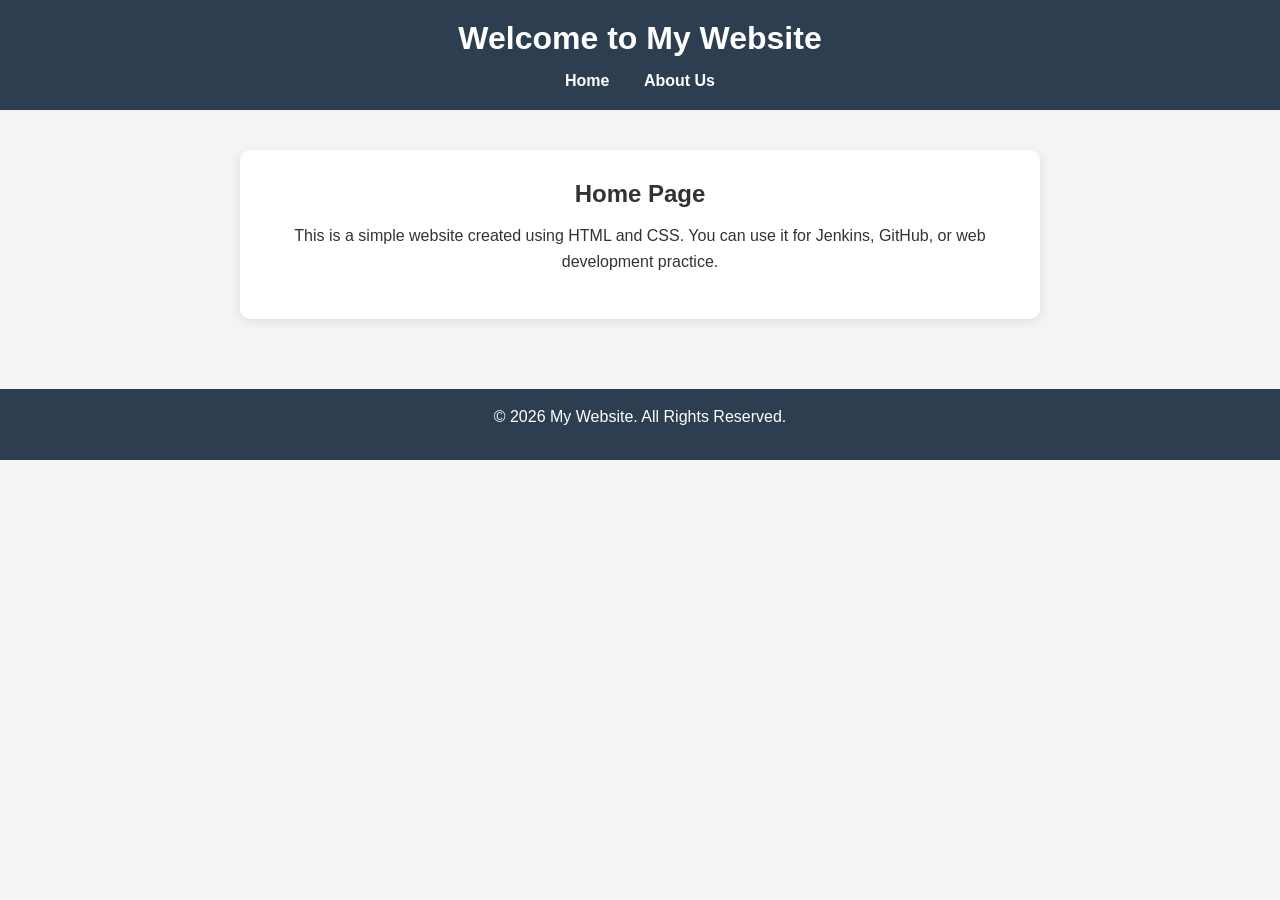
==== index.html @ d01e82f5 "Add files via upload" ====
<!DOCTYPE html>
<html lang="en">
<head>
    <meta charset="UTF-8">
    <meta name="viewport" content="width=device-width, initial-scale=1.0">
    <title>My Website - Home</title>
    <link rel="stylesheet" href="style.css">
</head>
<body>

    <header>
        <h1>Welcome to My Website</h1>
        <nav>
            <a href="index.html">Home</a>
            <a href="about.html">About Us</a>
        </nav>
    </header>

    <main>
        <section class="hero">
            <h2>Home Page</h2>
            <p>
                This is a simple website created using HTML and CSS.
                You can use it for Jenkins, GitHub, or web development practice.
            </p>
        </section>
    </main>

    <footer>
        <p>&copy; 2026 My Website. All Rights Reserved.</p>
    </footer>

</body>
</html>
---- style.css ----
* {
    margin: 0;
    padding: 0;
    box-sizing: border-box;
}

body {
    font-family: Arial, sans-serif;
    background-color: #f4f4f4;
    color: #333;
}

header {
    background-color: #2c3e50;
    color: white;
    padding: 20px;
    text-align: center;
}

nav {
    margin-top: 10px;
}

nav a {
    color: white;
    text-decoration: none;
    margin: 0 15px;
    font-weight: bold;
}

nav a:hover {
    color: #f1c40f;
}

main {
    padding: 40px;
    text-align: center;
}

.hero,
.content {
    background: white;
    padding: 30px;
    border-radius: 10px;
    max-width: 800px;
    margin: auto;
    box-shadow: 0 2px 10px rgba(0,0,0,0.1);
}

h1, h2 {
    margin-bottom: 15px;
}

p {
    line-height: 1.6;
    margin-bottom: 15px;
}

footer {
    background-color: #2c3e50;
    color: white;
    text-align: center;
    padding: 15px;
    margin-top: 30px;
}
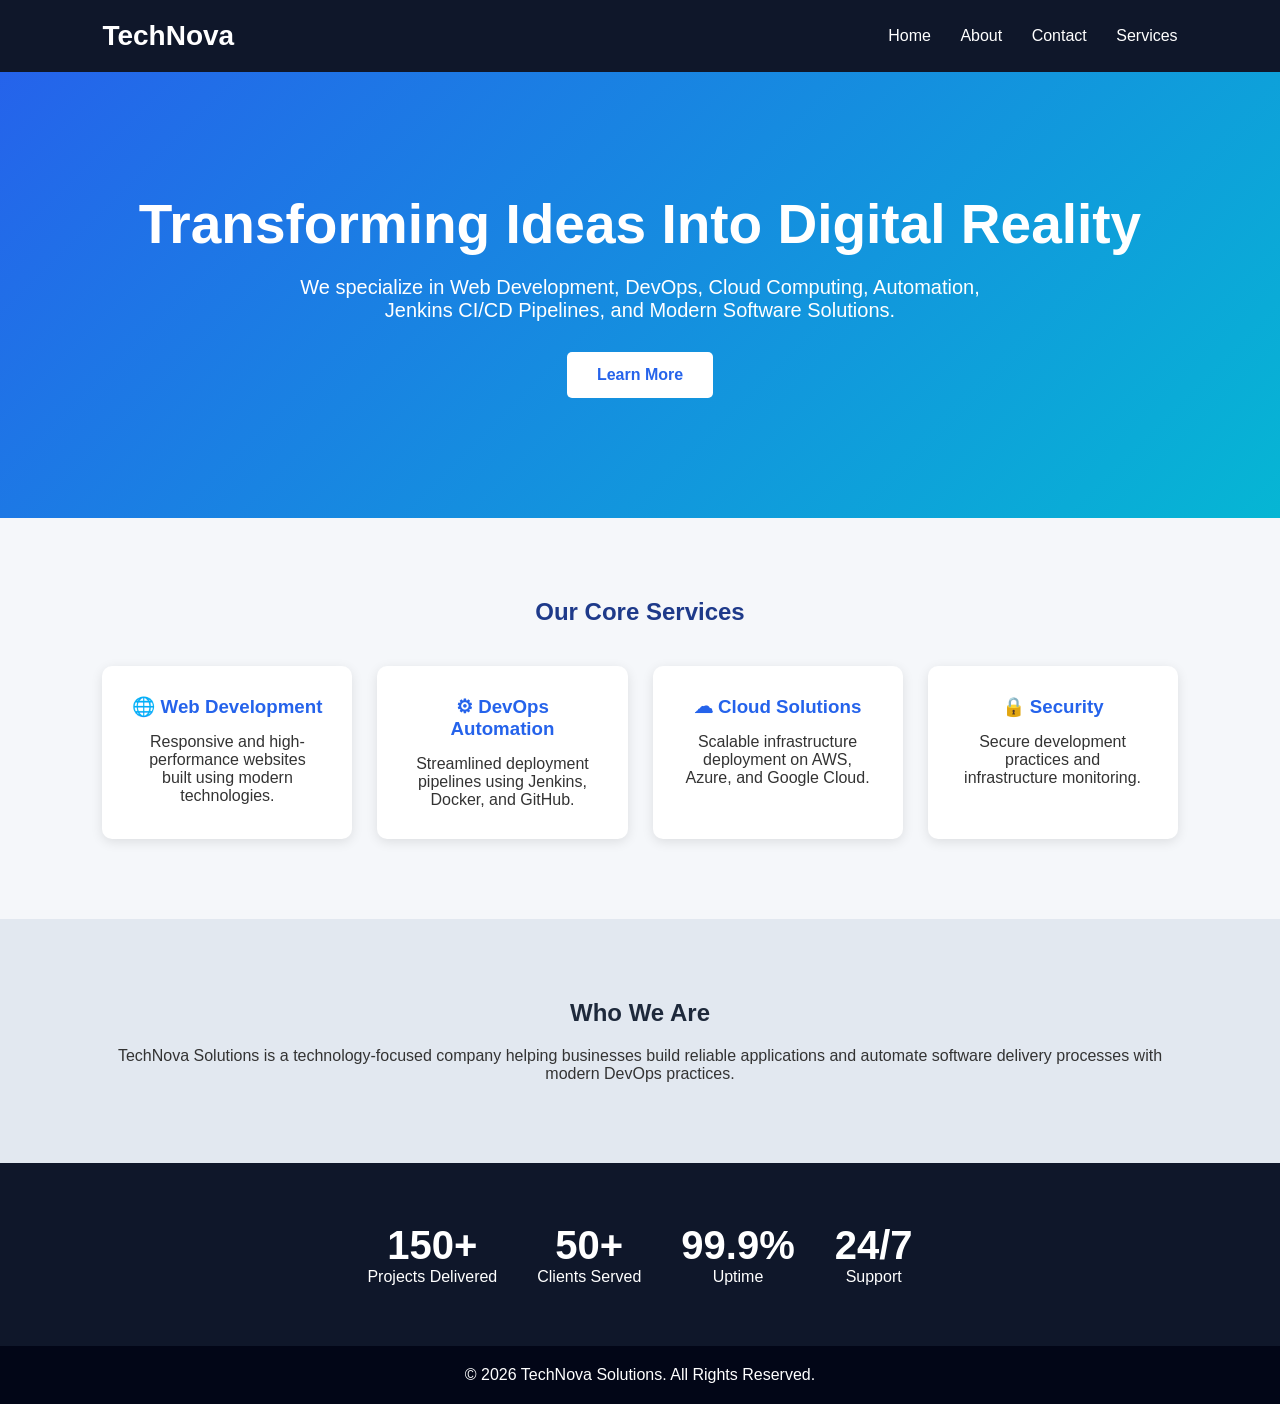
==== commit 112dd23c: "Add files via upload" ====
--- a/index.html
+++ b/index.html
@@ -3,31 +3,244 @@
 <head>
     <meta charset="UTF-8">
     <meta name="viewport" content="width=device-width, initial-scale=1.0">
-    <title>My Website - Home</title>
-    <link rel="stylesheet" href="style.css">
+    <title>TechNova Solutions | Home</title>
+
+    <style>
+        * {
+            margin: 0;
+            padding: 0;
+            box-sizing: border-box;
+            font-family: 'Segoe UI', sans-serif;
+        }
+
+        body {
+            background-color: #f5f7fa;
+            color: #333;
+        }
+
+        header {
+            background: #0f172a;
+            padding: 20px 8%;
+        }
+
+        .navbar {
+            display: flex;
+            justify-content: space-between;
+            align-items: center;
+        }
+
+        .logo {
+            color: white;
+            font-size: 28px;
+            font-weight: bold;
+        }
+
+        nav a {
+            color: white;
+            text-decoration: none;
+            margin-left: 25px;
+            font-size: 16px;
+        }
+
+        nav a:hover {
+            color: #38bdf8;
+        }
+
+        .hero {
+            background: linear-gradient(135deg, #2563eb, #06b6d4);
+            color: white;
+            text-align: center;
+            padding: 120px 20px;
+        }
+
+        .hero h1 {
+            font-size: 55px;
+            margin-bottom: 20px;
+        }
+
+        .hero p {
+            font-size: 20px;
+            max-width: 700px;
+            margin: auto;
+        }
+
+        .btn {
+            display: inline-block;
+            margin-top: 30px;
+            padding: 14px 30px;
+            background: white;
+            color: #2563eb;
+            text-decoration: none;
+            border-radius: 5px;
+            font-weight: bold;
+        }
+
+        .features {
+            padding: 80px 8%;
+            text-align: center;
+        }
+
+        .features h2 {
+            margin-bottom: 40px;
+            color: #1e3a8a;
+        }
+
+        .feature-container {
+            display: grid;
+            grid-template-columns: repeat(auto-fit, minmax(250px, 1fr));
+            gap: 25px;
+        }
+
+        .card {
+            background: white;
+            padding: 30px;
+            border-radius: 10px;
+            box-shadow: 0 3px 12px rgba(0,0,0,0.1);
+            transition: 0.3s;
+        }
+
+        .card:hover {
+            transform: translateY(-8px);
+        }
+
+        .card h3 {
+            margin-bottom: 15px;
+            color: #2563eb;
+        }
+
+        .about-preview {
+            background: #e2e8f0;
+            text-align: center;
+            padding: 80px 8%;
+        }
+
+        .about-preview h2 {
+            margin-bottom: 20px;
+            color: #1e293b;
+        }
+
+        .stats {
+            display: flex;
+            justify-content: center;
+            flex-wrap: wrap;
+            gap: 40px;
+            padding: 60px 8%;
+            background: #0f172a;
+            color: white;
+            text-align: center;
+        }
+
+        .stat h3 {
+            font-size: 40px;
+        }
+
+        footer {
+            background: #020617;
+            color: white;
+            text-align: center;
+            padding: 20px;
+        }
+    </style>
 </head>
+
 <body>
 
     <header>
-        <h1>Welcome to My Website</h1>
-        <nav>
-            <a href="index.html">Home</a>
-            <a href="about.html">About Us</a>
-        </nav>
+        <div class="navbar">
+            <div class="logo">TechNova</div>
+
+            <nav>
+                <a href="index.html">Home</a>
+                <a href="about.html">About</a>
+                <a href="contact.html">Contact</a>
+                <a href="#">Services</a>
+            </nav>
+        </div>
     </header>
 
-    <main>
-        <section class="hero">
-            <h2>Home Page</h2>
-            <p>
-                This is a simple website created using HTML and CSS.
-                You can use it for Jenkins, GitHub, or web development practice.
-            </p>
-        </section>
-    </main>
+    <section class="hero">
+        <h1>Transforming Ideas Into Digital Reality</h1>
+
+        <p>
+            We specialize in Web Development, DevOps, Cloud Computing,
+            Automation, Jenkins CI/CD Pipelines, and Modern Software Solutions.
+        </p>
+
+        <a href="about.html" class="btn">Learn More</a>
+    </section>
+
+    <section class="features">
+        <h2>Our Core Services</h2>
+
+        <div class="feature-container">
+
+            <div class="card">
+                <h3>🌐 Web Development</h3>
+                <p>
+                    Responsive and high-performance websites built using modern technologies.
+                </p>
+            </div>
+
+            <div class="card">
+                <h3>⚙ DevOps Automation</h3>
+                <p>
+                    Streamlined deployment pipelines using Jenkins, Docker, and GitHub.
+                </p>
+            </div>
+
+            <div class="card">
+                <h3>☁ Cloud Solutions</h3>
+                <p>
+                    Scalable infrastructure deployment on AWS, Azure, and Google Cloud.
+                </p>
+            </div>
+
+            <div class="card">
+                <h3>🔒 Security</h3>
+                <p>
+                    Secure development practices and infrastructure monitoring.
+                </p>
+            </div>
+
+        </div>
+    </section>
+
+    <section class="about-preview">
+        <h2>Who We Are</h2>
+
+        <p>
+            TechNova Solutions is a technology-focused company helping
+            businesses build reliable applications and automate software
+            delivery processes with modern DevOps practices.
+        </p>
+    </section>
+
+    <section class="stats">
+
+        <div class="stat">
+            <h3>150+</h3>
+            <p>Projects Delivered</p>
+        </div>
+
+        <div class="stat">
+            <h3>50+</h3>
+            <p>Clients Served</p>
+        </div>
+
+        <div class="stat">
+            <h3>99.9%</h3>
+            <p>Uptime</p>
+        </div>
+
+        <div class="stat">
+            <h3>24/7</h3>
+            <p>Support</p>
+        </div>
+
+    </section>
 
     <footer>
-        <p>&copy; 2026 My Website. All Rights Reserved.</p>
+        <p>&copy; 2026 TechNova Solutions. All Rights Reserved.</p>
     </footer>
 
 </body>
